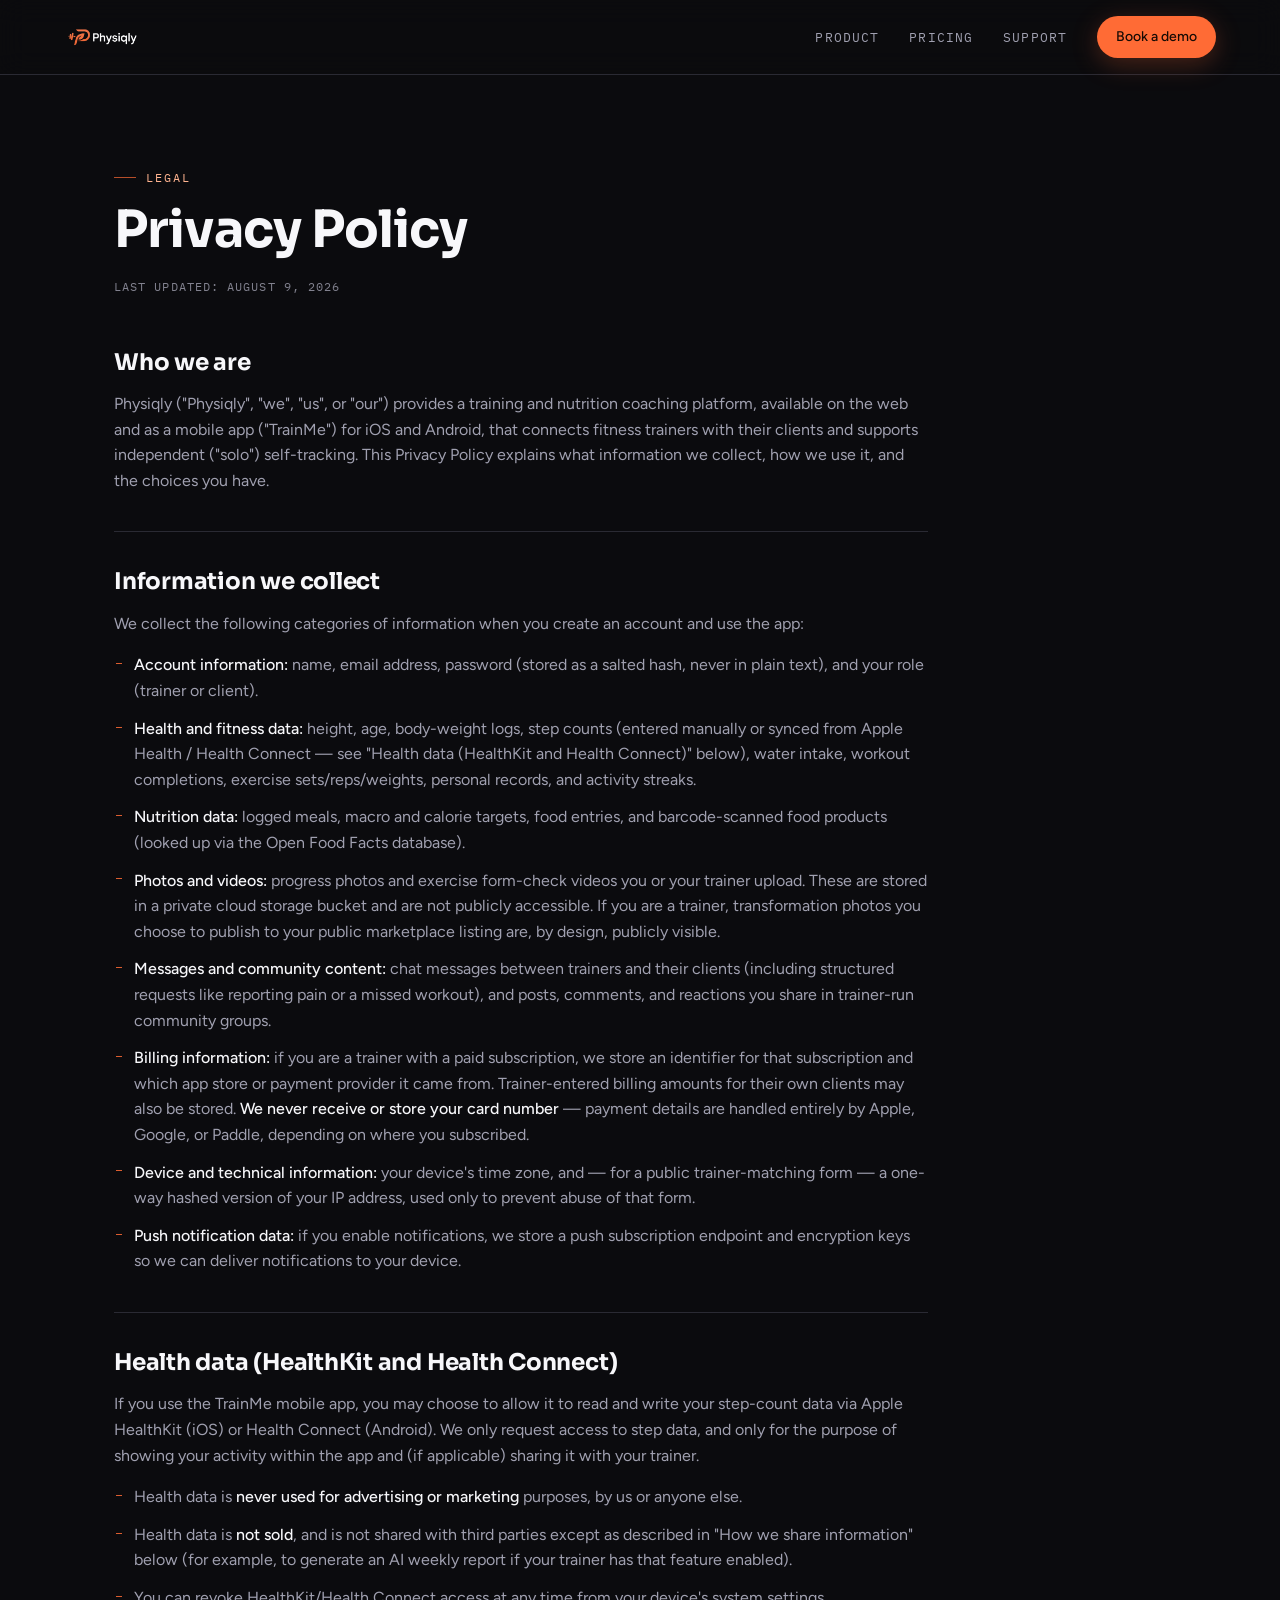
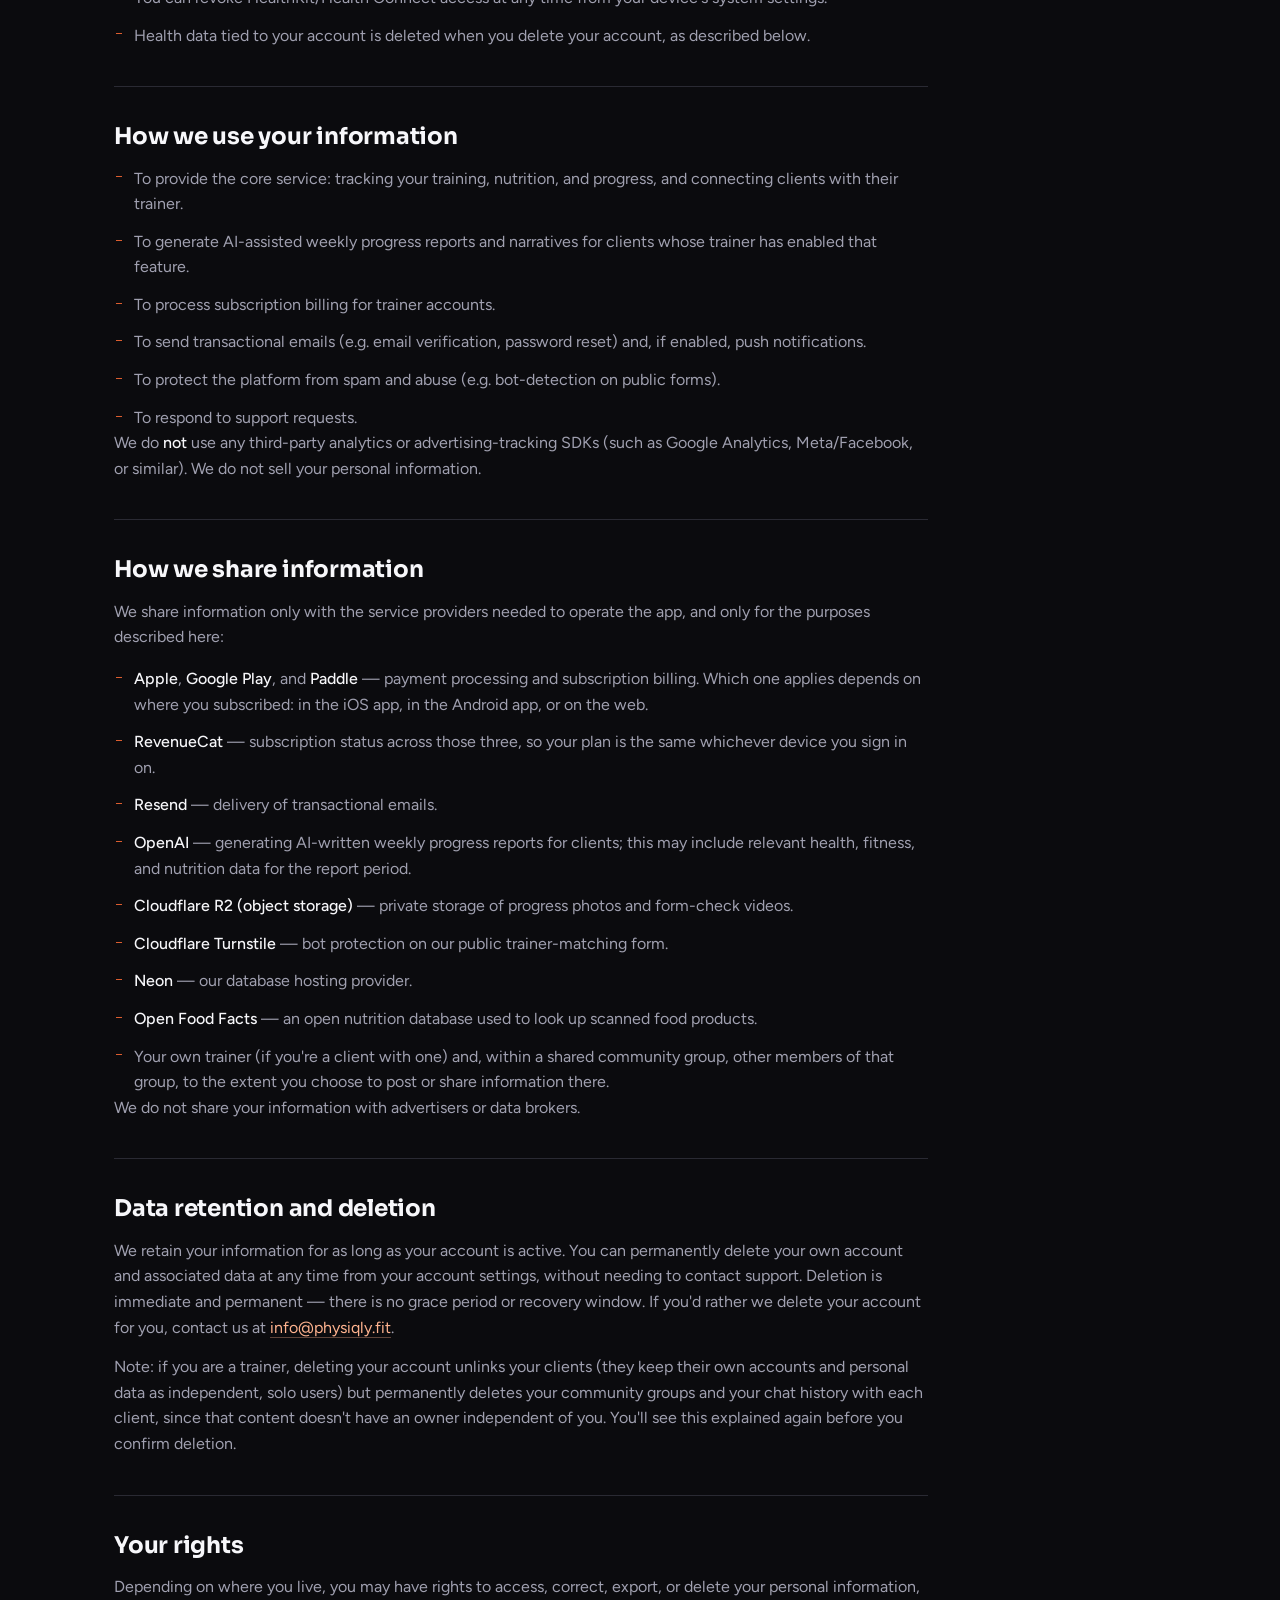
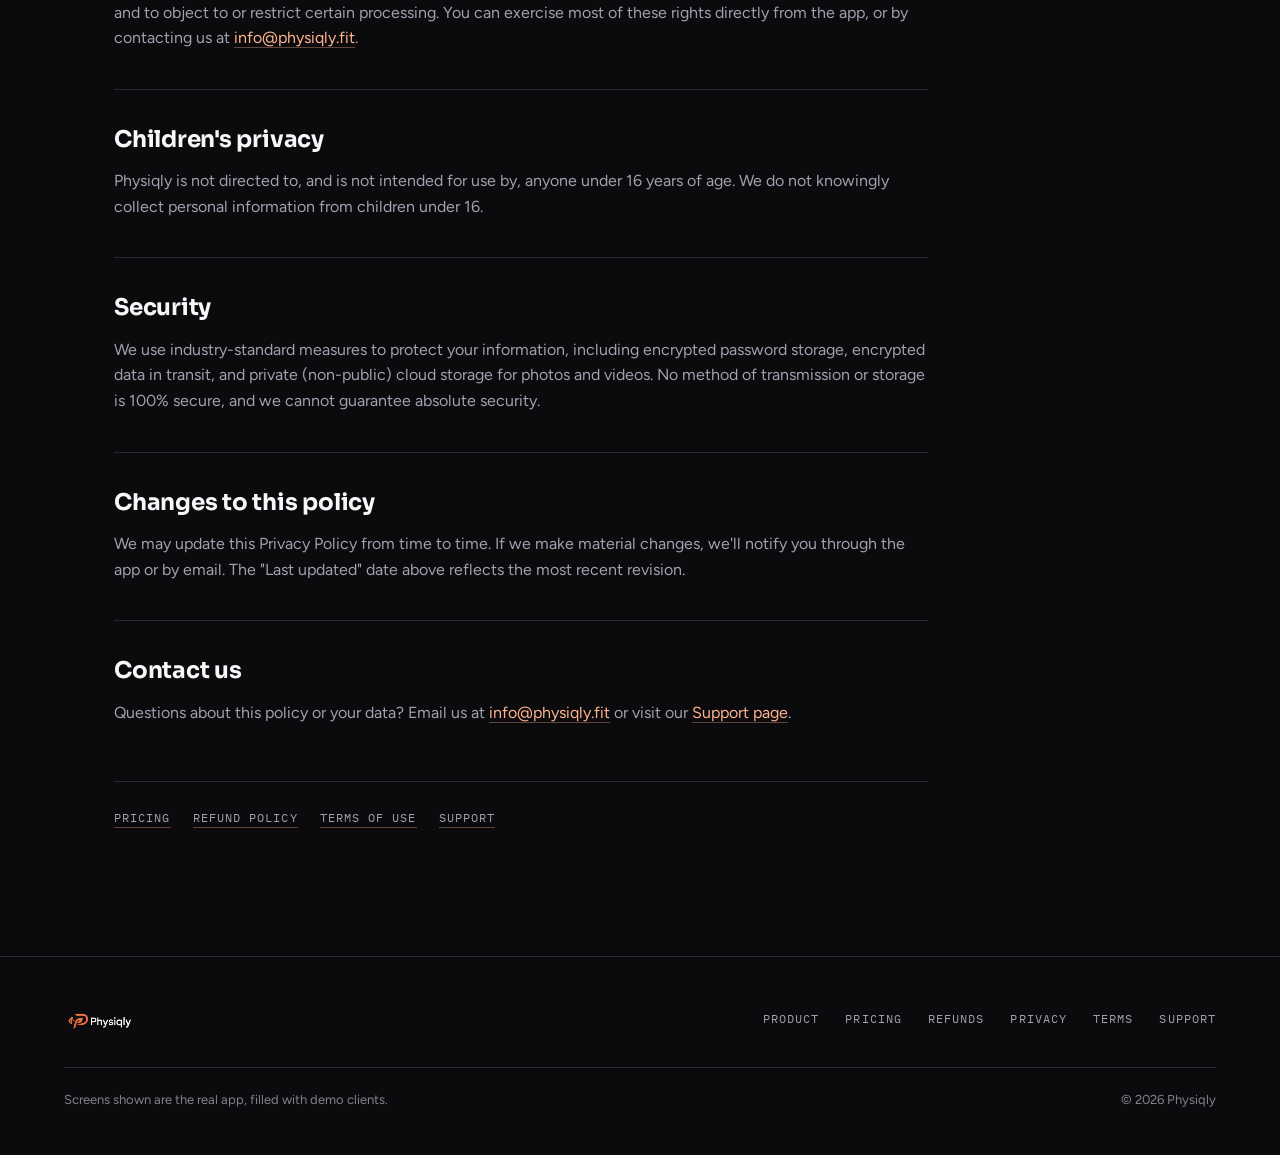
==== physiqly/privacy/index.html @ c2df7be5 "added pages" ====
<!doctype html>
<html lang="en">
<head>
<meta charset="utf-8">
<meta name="viewport" content="width=device-width, initial-scale=1, viewport-fit=cover">
<title>Privacy Policy — Physiqly</title>
<meta name="description" content="What information Physiqly collects, how we use it, who we share it with, and the choices you have over your data.">
<meta name="theme-color" content="#0b0b0e">

<!-- DEPLOY STEP: patch og:url with the live absolute URL before zipping -->
<meta property="og:type" content="website">
<meta property="og:title" content="Privacy Policy — Physiqly">
<meta property="og:description" content="What information Physiqly collects, how we use it, and the choices you have.">
<meta property="og:url" content="REPLACE_WITH_LIVE_URL/privacy/">

<link rel="icon" href="data:image/svg+xml,%3Csvg xmlns='http://www.w3.org/2000/svg' viewBox='0 0 32 32'%3E%3Crect width='32' height='32' rx='7' fill='%230b0b0e'/%3E%3Cpath d='M11 25V9.5a1 1 0 0 1 1-1h5.6a5.2 5.2 0 0 1 0 10.4H14' stroke='%23ff6b35' stroke-width='3.1' fill='none' stroke-linecap='round' stroke-linejoin='round'/%3E%3Cpath d='M6.5 12.5v6M9 11v9' stroke='%23ff6b35' stroke-width='2.1' stroke-linecap='round'/%3E%3C/svg%3E">

<link rel="preconnect" href="https://fonts.googleapis.com">
<link rel="preconnect" href="https://fonts.gstatic.com" crossorigin>
<link href="https://fonts.googleapis.com/css2?family=Sora:wght@600;700&family=Figtree:wght@400;500&family=IBM+Plex+Mono:wght@400;500&display=swap" rel="stylesheet">
<link rel="stylesheet" href="../assets/pages.css">
</head>
<body>
<a class="skip" href="#main">Skip to content</a>
<div class="env" aria-hidden="true"></div>

<nav class="nav">
  <a class="nav-logo" href="../" aria-label="Physiqly home">
    <img src="../assets/logo-full.webp" alt="Physiqly" width="140" height="26">
  </a>
  <div class="nav-right">
    <a class="nav-link hide-sm" href="../#digest">Product</a>
    <a class="nav-link hide-sm" href="../#pricing">Pricing</a>
    <a class="nav-link hide-sm" href="../support/">Support</a>
    <a class="btn btn-primary btn-sm" href="../#demo">Book a demo</a>
  </div>
</nav>

<main id="main">
  <div class="page-head wrap">
    <p class="kicker">Legal</p>
    <h1>Privacy Policy</h1>
    <p class="stamp">Last updated: August 9, 2026</p>
  </div>

  <div class="page-body wrap">
    <div class="prose">

      <section>
        <h2>Who we are</h2>
        <p>Physiqly ("Physiqly", "we", "us", or "our") provides a training and nutrition coaching platform, available on the web and as a mobile app ("TrainMe") for iOS and Android, that connects fitness trainers with their clients and supports independent ("solo") self-tracking. This Privacy Policy explains what information we collect, how we use it, and the choices you have.</p>
      </section>

      <section>
        <h2>Information we collect</h2>
        <p>We collect the following categories of information when you create an account and use the app:</p>
        <ul>
          <li><strong>Account information:</strong> name, email address, password (stored as a salted hash, never in plain text), and your role (trainer or client).</li>
          <li><strong>Health and fitness data:</strong> height, age, body-weight logs, step counts (entered manually or synced from Apple Health / Health Connect — see "Health data (HealthKit and Health Connect)" below), water intake, workout completions, exercise sets/reps/weights, personal records, and activity streaks.</li>
          <li><strong>Nutrition data:</strong> logged meals, macro and calorie targets, food entries, and barcode-scanned food products (looked up via the Open Food Facts database).</li>
          <li><strong>Photos and videos:</strong> progress photos and exercise form-check videos you or your trainer upload. These are stored in a private cloud storage bucket and are not publicly accessible. If you are a trainer, transformation photos you choose to publish to your public marketplace listing are, by design, publicly visible.</li>
          <li><strong>Messages and community content:</strong> chat messages between trainers and their clients (including structured requests like reporting pain or a missed workout), and posts, comments, and reactions you share in trainer-run community groups.</li>
          <li><strong>Billing information:</strong> if you are a trainer with a paid subscription, we store an identifier for that subscription and which app store or payment provider it came from. Trainer-entered billing amounts for their own clients may also be stored. <strong>We never receive or store your card number</strong> — payment details are handled entirely by Apple, Google, or Paddle, depending on where you subscribed.</li>
          <li><strong>Device and technical information:</strong> your device's time zone, and — for a public trainer-matching form — a one-way hashed version of your IP address, used only to prevent abuse of that form.</li>
          <li><strong>Push notification data:</strong> if you enable notifications, we store a push subscription endpoint and encryption keys so we can deliver notifications to your device.</li>
        </ul>
      </section>

      <section>
        <h2>Health data (HealthKit and Health Connect)</h2>
        <p>If you use the TrainMe mobile app, you may choose to allow it to read and write your step-count data via Apple HealthKit (iOS) or Health Connect (Android). We only request access to step data, and only for the purpose of showing your activity within the app and (if applicable) sharing it with your trainer.</p>
        <ul>
          <li>Health data is <strong>never used for advertising or marketing</strong> purposes, by us or anyone else.</li>
          <li>Health data is <strong>not sold</strong>, and is not shared with third parties except as described in "How we share information" below (for example, to generate an AI weekly report if your trainer has that feature enabled).</li>
          <li>You can revoke HealthKit/Health Connect access at any time from your device's system settings.</li>
          <li>Health data tied to your account is deleted when you delete your account, as described below.</li>
        </ul>
      </section>

      <section>
        <h2>How we use your information</h2>
        <ul>
          <li>To provide the core service: tracking your training, nutrition, and progress, and connecting clients with their trainer.</li>
          <li>To generate AI-assisted weekly progress reports and narratives for clients whose trainer has enabled that feature.</li>
          <li>To process subscription billing for trainer accounts.</li>
          <li>To send transactional emails (e.g. email verification, password reset) and, if enabled, push notifications.</li>
          <li>To protect the platform from spam and abuse (e.g. bot-detection on public forms).</li>
          <li>To respond to support requests.</li>
        </ul>
        <p>We do <strong>not</strong> use any third-party analytics or advertising-tracking SDKs (such as Google Analytics, Meta/Facebook, or similar). We do not sell your personal information.</p>
      </section>

      <section>
        <h2>How we share information</h2>
        <p>We share information only with the service providers needed to operate the app, and only for the purposes described here:</p>
        <ul>
          <li><strong>Apple</strong>, <strong>Google Play</strong>, and <strong>Paddle</strong> — payment processing and subscription billing. Which one applies depends on where you subscribed: in the iOS app, in the Android app, or on the web.</li>
          <li><strong>RevenueCat</strong> — subscription status across those three, so your plan is the same whichever device you sign in on.</li>
          <li><strong>Resend</strong> — delivery of transactional emails.</li>
          <li><strong>OpenAI</strong> — generating AI-written weekly progress reports for clients; this may include relevant health, fitness, and nutrition data for the report period.</li>
          <li><strong>Cloudflare R2 (object storage)</strong> — private storage of progress photos and form-check videos.</li>
          <li><strong>Cloudflare Turnstile</strong> — bot protection on our public trainer-matching form.</li>
          <li><strong>Neon</strong> — our database hosting provider.</li>
          <li><strong>Open Food Facts</strong> — an open nutrition database used to look up scanned food products.</li>
          <li>Your own trainer (if you're a client with one) and, within a shared community group, other members of that group, to the extent you choose to post or share information there.</li>
        </ul>
        <p>We do not share your information with advertisers or data brokers.</p>
      </section>

      <section>
        <h2>Data retention and deletion</h2>
        <p>We retain your information for as long as your account is active. You can permanently delete your own account and associated data at any time from your account settings, without needing to contact support. Deletion is immediate and permanent — there is no grace period or recovery window. If you'd rather we delete your account for you, contact us at <a href="mailto:info@physiqly.fit">info@physiqly.fit</a>.</p>
        <p>Note: if you are a trainer, deleting your account unlinks your clients (they keep their own accounts and personal data as independent, solo users) but permanently deletes your community groups and your chat history with each client, since that content doesn't have an owner independent of you. You'll see this explained again before you confirm deletion.</p>
      </section>

      <section>
        <h2>Your rights</h2>
        <p>Depending on where you live, you may have rights to access, correct, export, or delete your personal information, and to object to or restrict certain processing. You can exercise most of these rights directly from the app, or by contacting us at <a href="mailto:info@physiqly.fit">info@physiqly.fit</a>.</p>
      </section>

      <section>
        <h2>Children's privacy</h2>
        <p>Physiqly is not directed to, and is not intended for use by, anyone under 16 years of age. We do not knowingly collect personal information from children under 16.</p>
      </section>

      <section>
        <h2>Security</h2>
        <p>We use industry-standard measures to protect your information, including encrypted password storage, encrypted data in transit, and private (non-public) cloud storage for photos and videos. No method of transmission or storage is 100% secure, and we cannot guarantee absolute security.</p>
      </section>

      <section>
        <h2>Changes to this policy</h2>
        <p>We may update this Privacy Policy from time to time. If we make material changes, we'll notify you through the app or by email. The "Last updated" date above reflects the most recent revision.</p>
      </section>

      <section>
        <h2>Contact us</h2>
        <p>Questions about this policy or your data? Email us at <a href="mailto:info@physiqly.fit">info@physiqly.fit</a> or visit our <a href="../support/">Support page</a>.</p>
      </section>

      <nav class="page-nav" aria-label="Related pages">
        <a href="../#pricing">Pricing</a>
        <a href="../refunds/">Refund Policy</a>
        <a href="../terms/">Terms of Use</a>
        <a href="../support/">Support</a>
      </nav>

    </div>
  </div>
</main>

<footer>
  <div class="foot">
    <img src="../assets/logo-full.webp" alt="Physiqly" width="130" height="24" loading="lazy">
    <div class="foot-links">
      <a href="../#digest">Product</a>
      <a href="../#pricing">Pricing</a>
      <a href="../refunds/">Refunds</a>
      <a href="./">Privacy</a>
      <a href="../terms/">Terms</a>
      <a href="../support/">Support</a>
    </div>
  </div>
  <div class="foot-note">
    <span>Screens shown are the real app, filled with demo clients.</span>
    <span>&copy; 2026 Physiqly</span>
  </div>
</footer>
</body>
</html>
---- physiqly/assets/pages.css ----
/* ============================================================
   PHYSIQLY - SUBPAGE STYLESHEET
   Shared by /privacy, /terms, /refunds and /support. Pricing is not a
   page: the tier ladder is a section of index.html.
   Tokens, nav, buttons and footer are lifted verbatim from
   index.html so the subpages sit in the same world as the
   landing page. Everything below "PAGE SHELL" is new and lives
   only here: the landing page has no long-form prose.
   ============================================================ */
:root{
  --canvas:#0b0b0e;
  --canvas-2:#101015;
  --panel:#16161c;
  --panel-2:#1a1a21;
  --accent:#ff6b35;
  --accent-hover:#ff8a5b;
  --accent-muted:#ffb38f;
  --ember:#c44113;
  --strand-cool:#38bdf8;
  --text-primary:#f7f7fa;
  --text-secondary:#a0a0b0;
  --text-faint:#82828f;
  --hairline:#2a2a33;
  --border-interactive:#666676;

  --font-display:"Sora",system-ui,sans-serif;
  --font-body:"Figtree",system-ui,sans-serif;
  --font-mono:"IBM Plex Mono",ui-monospace,monospace;

  --ease:cubic-bezier(.22,.61,.36,1);
  --ease-out:cubic-bezier(.16,1,.3,1);

  --maxw:1180px;
  --gut:clamp(20px,5vw,64px);
}

*,*::before,*::after{box-sizing:border-box}
html,body{overflow-x:hidden;overflow-x:clip}
html{scroll-behavior:smooth;-webkit-text-size-adjust:100%}
body{
  margin:0;background:var(--canvas);color:var(--text-primary);
  font-family:var(--font-body);font-weight:400;font-size:17px;line-height:1.6;
  -webkit-font-smoothing:antialiased;
}
img{max-width:100%;height:auto;display:block}
a{color:inherit}
h1,h2,h3{font-family:var(--font-display);font-weight:700;line-height:1.06;letter-spacing:-.02em;margin:0}
p{margin:0}

.skip{position:absolute;left:-9999px;top:0;z-index:200;background:var(--accent);color:#140b06;
  padding:12px 18px;border-radius:0 0 10px 0;font-weight:500}
.skip:focus{left:0}
:focus-visible{outline:2px solid var(--accent);outline-offset:3px;border-radius:4px}

/* ---------- the environment ---------- */
.env{position:fixed;inset:0;z-index:0;pointer-events:none;overflow:hidden}
.env::before{
  content:"";position:absolute;inset:-10%;
  background:
    radial-gradient(ellipse 60% 40% at 22% 12%,rgba(196,65,19,.13),transparent 60%),
    radial-gradient(ellipse 50% 45% at 84% 68%,rgba(56,189,248,.055),transparent 62%),
    radial-gradient(ellipse 70% 50% at 50% 108%,rgba(255,107,53,.09),transparent 60%);
  animation:envdrift 90s var(--ease) -30s infinite alternate;
}
@keyframes envdrift{
  0%{transform:translate3d(0,0,0) scale(1)}
  100%{transform:translate3d(0,-2.4%,0) scale(1.07)}
}
.env::after{
  content:"";position:absolute;inset:0;opacity:.16;
  background-image:url("data:image/svg+xml,%3Csvg xmlns='http://www.w3.org/2000/svg' width='140' height='140'%3E%3Cfilter id='n'%3E%3CfeTurbulence type='fractalNoise' baseFrequency='.85' numOctaves='3'/%3E%3C/filter%3E%3Crect width='140' height='140' filter='url(%23n)' opacity='.42'/%3E%3C/svg%3E");
}

/* ---------- nav ---------- */
.nav{
  position:fixed;top:0;left:0;right:0;z-index:90;
  display:flex;align-items:center;justify-content:space-between;
  padding:16px var(--gut);
  /* Subpages open on text, not a full-bleed hero, so the nav is solid from
     the first pixel instead of waiting on index.html's scroll handler. */
  background:rgba(11,11,14,.82);backdrop-filter:blur(14px);
  border-bottom:1px solid var(--hairline);
}
.nav-logo{display:flex;align-items:center;gap:10px;text-decoration:none}
.nav-logo img{height:26px;width:auto}
.nav-right{display:flex;align-items:center;gap:clamp(14px,2.4vw,30px)}
.nav-link{
  font-family:var(--font-mono);font-size:12.5px;letter-spacing:.09em;text-transform:uppercase;
  color:var(--text-secondary);text-decoration:none;transition:color .35s var(--ease);
}
.nav-link:hover{color:var(--text-primary)}
.nav-link[aria-current="page"]{color:var(--accent-muted)}
@media (max-width:760px){.nav-link.hide-sm{display:none}}

/* ---------- buttons ---------- */
.btn{
  display:inline-flex;align-items:center;justify-content:center;gap:9px;
  font-family:var(--font-body);font-weight:500;font-size:15px;
  padding:12px 22px;border-radius:999px;border:1px solid transparent;
  text-decoration:none;cursor:pointer;
  transition:background .38s var(--ease),color .38s var(--ease),transform .38s var(--ease-out),box-shadow .38s var(--ease),border-color .38s var(--ease);
}
.btn-primary{background:var(--accent);color:#160a04;box-shadow:0 6px 26px rgba(255,107,53,.26)}
.btn-primary:hover{background:var(--accent-hover);transform:translateY(-2px);box-shadow:0 10px 34px rgba(255,107,53,.36)}
.btn-ghost{border-color:var(--border-interactive);color:var(--text-primary)}
.btn-ghost:hover{border-color:var(--accent);color:var(--accent-muted);transform:translateY(-2px)}
.btn-sm{padding:9px 18px;font-size:14px}
@media (pointer:coarse){.btn{min-height:44px}}

/* ============================================================
   PAGE SHELL
   ============================================================ */
main{position:relative;z-index:2;background:var(--canvas)}
.wrap{max-width:var(--maxw);margin:0 auto;position:relative}
.kicker{
  font-family:var(--font-mono);font-size:12px;letter-spacing:.16em;text-transform:uppercase;
  color:var(--accent-muted);margin-bottom:16px;display:flex;align-items:center;gap:10px;
}
.kicker::before{content:"";width:22px;height:1px;background:var(--accent);opacity:.7;flex:none}

.page-head{padding:clamp(112px,14vw,168px) var(--gut) clamp(34px,5vw,54px)}
.page-head h1{font-size:clamp(2rem,5vw,3.2rem)}
.page-head .stamp{
  margin-top:20px;font-family:var(--font-mono);font-size:12px;letter-spacing:.09em;
  text-transform:uppercase;color:var(--text-faint);
}
.page-body{padding:0 var(--gut) clamp(80px,10vw,132px)}

/* ---------- long-form prose (legal + support) ---------- */
.prose{max-width:74ch}
.prose section{padding-top:38px;margin-top:38px;border-top:1px solid var(--hairline)}
.prose section:first-child{padding-top:0;margin-top:0;border-top:0}
.prose h2{
  font-size:clamp(1.15rem,2.1vw,1.44rem);letter-spacing:-.01em;
  margin-bottom:16px;scroll-margin-top:96px;
}
.prose h3{
  font-family:var(--font-body);font-weight:500;font-size:1rem;letter-spacing:0;line-height:1.5;
  color:var(--text-primary);margin-top:24px;
}
.prose h3 + p{margin-top:6px}
.prose p{color:var(--text-secondary);font-size:16px}
.prose p + p{margin-top:14px}
.prose strong{color:var(--text-primary);font-weight:500}
.prose ul{margin:16px 0 0;padding:0;list-style:none;display:grid;gap:12px}
.prose li{position:relative;padding-left:20px;color:var(--text-secondary);font-size:16px}
.prose li::before{
  content:"";position:absolute;left:2px;top:.68em;width:6px;height:1px;
  background:var(--accent);opacity:.85;
}
.prose a{
  color:var(--accent-muted);text-decoration:none;border-bottom:1px solid rgba(255,179,143,.34);
  transition:color .3s var(--ease),border-color .3s var(--ease);
}
.prose a:hover{color:var(--accent-hover);border-bottom-color:var(--accent-hover)}

.callout{
  margin-top:18px;background:var(--panel);border:1px solid var(--hairline);
  border-left:2px solid var(--accent);border-radius:14px;padding:20px 22px;
}
.callout p{color:var(--text-primary);font-size:16px}
.callout p + p{margin-top:12px;color:var(--text-secondary)}

.page-nav{
  margin-top:56px;padding-top:26px;border-top:1px solid var(--hairline);
  display:flex;gap:22px;flex-wrap:wrap;
}
.page-nav a{
  font-family:var(--font-mono);font-size:12px;letter-spacing:.09em;text-transform:uppercase;
  color:var(--text-secondary);text-decoration:none;transition:color .35s var(--ease);
}
.page-nav a:hover{color:var(--accent-muted)}

/* ---------- footer ---------- */
footer{
  position:relative;z-index:2;background:var(--canvas);
  border-top:1px solid var(--hairline);padding:52px var(--gut) 44px;
}
.foot{
  max-width:var(--maxw);margin:0 auto;display:flex;justify-content:space-between;
  align-items:flex-start;gap:30px;flex-wrap:wrap;
}
.foot img{height:24px;width:auto}
.foot-links{display:flex;gap:26px;flex-wrap:wrap}
.foot-links a{
  font-family:var(--font-mono);font-size:12px;letter-spacing:.09em;text-transform:uppercase;
  color:var(--text-secondary);text-decoration:none;transition:color .35s var(--ease);
}
.foot-links a:hover{color:var(--accent-muted)}
.foot-note{
  max-width:var(--maxw);margin:34px auto 0;padding-top:22px;border-top:1px solid var(--hairline);
  color:var(--text-faint);font-size:13px;display:flex;justify-content:space-between;gap:18px;flex-wrap:wrap;
}

@media (prefers-reduced-motion:reduce){
  html{scroll-behavior:auto}
  *,*::before,*::after{
    animation-duration:.001ms !important;animation-iteration-count:1 !important;
    transition-duration:.001ms !important;transition-delay:0s !important;
  }
}
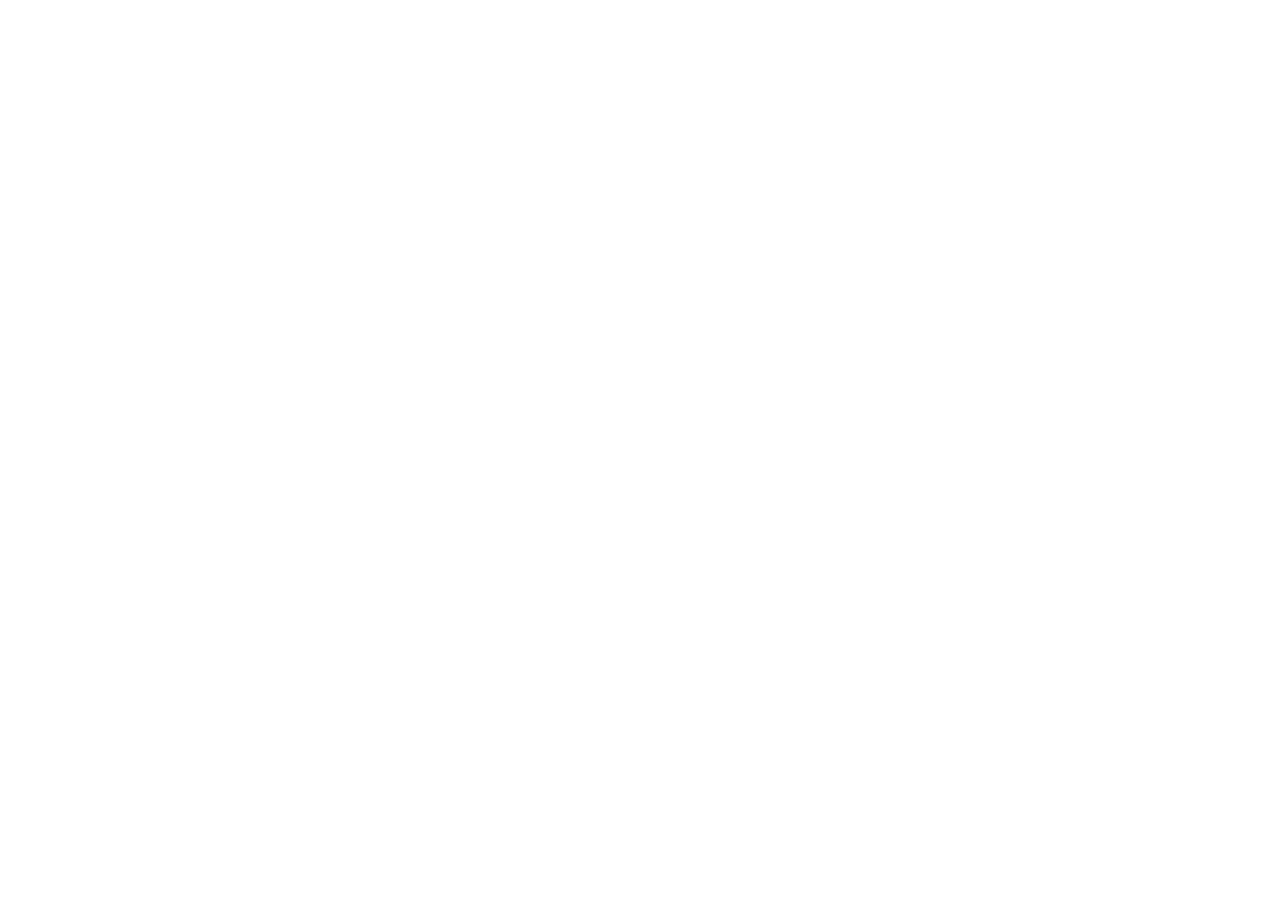
==== commit f72241e4: "Legal pages: forward to the app's single source of truth (www.physiqly.fit) The website's privacy, t" ====
--- a/physiqly/privacy/index.html
+++ b/physiqly/privacy/index.html
@@ -2,169 +2,17 @@
 <html lang="en">
 <head>
 <meta charset="utf-8">
-<meta name="viewport" content="width=device-width, initial-scale=1, viewport-fit=cover">
+<meta name="viewport" content="width=device-width, initial-scale=1">
 <title>Privacy Policy — Physiqly</title>
-<meta name="description" content="What information Physiqly collects, how we use it, who we share it with, and the choices you have over your data.">
-<meta name="theme-color" content="#0b0b0e">
-
-<!-- DEPLOY STEP: patch og:url with the live absolute URL before zipping -->
-<meta property="og:type" content="website">
-<meta property="og:title" content="Privacy Policy — Physiqly">
-<meta property="og:description" content="What information Physiqly collects, how we use it, and the choices you have.">
-<meta property="og:url" content="REPLACE_WITH_LIVE_URL/privacy/">
-
-<link rel="icon" href="data:image/svg+xml,%3Csvg xmlns='http://www.w3.org/2000/svg' viewBox='0 0 32 32'%3E%3Crect width='32' height='32' rx='7' fill='%230b0b0e'/%3E%3Cpath d='M11 25V9.5a1 1 0 0 1 1-1h5.6a5.2 5.2 0 0 1 0 10.4H14' stroke='%23ff6b35' stroke-width='3.1' fill='none' stroke-linecap='round' stroke-linejoin='round'/%3E%3Cpath d='M6.5 12.5v6M9 11v9' stroke='%23ff6b35' stroke-width='2.1' stroke-linecap='round'/%3E%3C/svg%3E">
-
-<link rel="preconnect" href="https://fonts.googleapis.com">
-<link rel="preconnect" href="https://fonts.gstatic.com" crossorigin>
-<link href="https://fonts.googleapis.com/css2?family=Sora:wght@600;700&family=Figtree:wght@400;500&family=IBM+Plex+Mono:wght@400;500&display=swap" rel="stylesheet">
-<link rel="stylesheet" href="../assets/pages.css">
+<!-- The legal documents live in one place: the Physiqly app (OD-24). This page
+     only forwards to them, keeping a hash such as #delete-account. -->
+<link rel="canonical" href="https://www.physiqly.fit/privacy">
+<meta name="robots" content="noindex, follow">
+<meta http-equiv="refresh" content="0; url=https://www.physiqly.fit/privacy">
+<script>location.replace("https://www.physiqly.fit/privacy" + location.hash);</script>
+<style>body{margin:0;min-height:100vh;display:grid;place-items:center;background:#0b0b0e;color:#e8e8ee;font:16px/1.5 system-ui,sans-serif}a{color:#ff9a6b}</style>
 </head>
 <body>
-<a class="skip" href="#main">Skip to content</a>
-<div class="env" aria-hidden="true"></div>
-
-<nav class="nav">
-  <a class="nav-logo" href="../" aria-label="Physiqly home">
-    <img src="../assets/logo-full.webp" alt="Physiqly" width="140" height="26">
-  </a>
-  <div class="nav-right">
-    <a class="nav-link hide-sm" href="../#digest">Product</a>
-    <a class="nav-link hide-sm" href="../#pricing">Pricing</a>
-    <a class="nav-link hide-sm" href="../support/">Support</a>
-    <a class="btn btn-primary btn-sm" href="../#demo">Book a demo</a>
-  </div>
-</nav>
-
-<main id="main">
-  <div class="page-head wrap">
-    <p class="kicker">Legal</p>
-    <h1>Privacy Policy</h1>
-    <p class="stamp">Last updated: August 9, 2026</p>
-  </div>
-
-  <div class="page-body wrap">
-    <div class="prose">
-
-      <section>
-        <h2>Who we are</h2>
-        <p>Physiqly ("Physiqly", "we", "us", or "our") provides a training and nutrition coaching platform, available on the web and as a mobile app ("TrainMe") for iOS and Android, that connects fitness trainers with their clients and supports independent ("solo") self-tracking. This Privacy Policy explains what information we collect, how we use it, and the choices you have.</p>
-      </section>
-
-      <section>
-        <h2>Information we collect</h2>
-        <p>We collect the following categories of information when you create an account and use the app:</p>
-        <ul>
-          <li><strong>Account information:</strong> name, email address, password (stored as a salted hash, never in plain text), and your role (trainer or client).</li>
-          <li><strong>Health and fitness data:</strong> height, age, body-weight logs, step counts (entered manually or synced from Apple Health / Health Connect — see "Health data (HealthKit and Health Connect)" below), water intake, workout completions, exercise sets/reps/weights, personal records, and activity streaks.</li>
-          <li><strong>Nutrition data:</strong> logged meals, macro and calorie targets, food entries, and barcode-scanned food products (looked up via the Open Food Facts database).</li>
-          <li><strong>Photos and videos:</strong> progress photos and exercise form-check videos you or your trainer upload. These are stored in a private cloud storage bucket and are not publicly accessible. If you are a trainer, transformation photos you choose to publish to your public marketplace listing are, by design, publicly visible.</li>
-          <li><strong>Messages and community content:</strong> chat messages between trainers and their clients (including structured requests like reporting pain or a missed workout), and posts, comments, and reactions you share in trainer-run community groups.</li>
-          <li><strong>Billing information:</strong> if you are a trainer with a paid subscription, we store an identifier for that subscription and which app store or payment provider it came from. Trainer-entered billing amounts for their own clients may also be stored. <strong>We never receive or store your card number</strong> — payment details are handled entirely by Apple, Google, or Paddle, depending on where you subscribed.</li>
-          <li><strong>Device and technical information:</strong> your device's time zone, and — for a public trainer-matching form — a one-way hashed version of your IP address, used only to prevent abuse of that form.</li>
-          <li><strong>Push notification data:</strong> if you enable notifications, we store a push subscription endpoint and encryption keys so we can deliver notifications to your device.</li>
-        </ul>
-      </section>
-
-      <section>
-        <h2>Health data (HealthKit and Health Connect)</h2>
-        <p>If you use the TrainMe mobile app, you may choose to allow it to read and write your step-count data via Apple HealthKit (iOS) or Health Connect (Android). We only request access to step data, and only for the purpose of showing your activity within the app and (if applicable) sharing it with your trainer.</p>
-        <ul>
-          <li>Health data is <strong>never used for advertising or marketing</strong> purposes, by us or anyone else.</li>
-          <li>Health data is <strong>not sold</strong>, and is not shared with third parties except as described in "How we share information" below (for example, to generate an AI weekly report if your trainer has that feature enabled).</li>
-          <li>You can revoke HealthKit/Health Connect access at any time from your device's system settings.</li>
-          <li>Health data tied to your account is deleted when you delete your account, as described below.</li>
-        </ul>
-      </section>
-
-      <section>
-        <h2>How we use your information</h2>
-        <ul>
-          <li>To provide the core service: tracking your training, nutrition, and progress, and connecting clients with their trainer.</li>
-          <li>To generate AI-assisted weekly progress reports and narratives for clients whose trainer has enabled that feature.</li>
-          <li>To process subscription billing for trainer accounts.</li>
-          <li>To send transactional emails (e.g. email verification, password reset) and, if enabled, push notifications.</li>
-          <li>To protect the platform from spam and abuse (e.g. bot-detection on public forms).</li>
-          <li>To respond to support requests.</li>
-        </ul>
-        <p>We do <strong>not</strong> use any third-party analytics or advertising-tracking SDKs (such as Google Analytics, Meta/Facebook, or similar). We do not sell your personal information.</p>
-      </section>
-
-      <section>
-        <h2>How we share information</h2>
-        <p>We share information only with the service providers needed to operate the app, and only for the purposes described here:</p>
-        <ul>
-          <li><strong>Apple</strong>, <strong>Google Play</strong>, and <strong>Paddle</strong> — payment processing and subscription billing. Which one applies depends on where you subscribed: in the iOS app, in the Android app, or on the web.</li>
-          <li><strong>RevenueCat</strong> — subscription status across those three, so your plan is the same whichever device you sign in on.</li>
-          <li><strong>Resend</strong> — delivery of transactional emails.</li>
-          <li><strong>OpenAI</strong> — generating AI-written weekly progress reports for clients; this may include relevant health, fitness, and nutrition data for the report period.</li>
-          <li><strong>Cloudflare R2 (object storage)</strong> — private storage of progress photos and form-check videos.</li>
-          <li><strong>Cloudflare Turnstile</strong> — bot protection on our public trainer-matching form.</li>
-          <li><strong>Neon</strong> — our database hosting provider.</li>
-          <li><strong>Open Food Facts</strong> — an open nutrition database used to look up scanned food products.</li>
-          <li>Your own trainer (if you're a client with one) and, within a shared community group, other members of that group, to the extent you choose to post or share information there.</li>
-        </ul>
-        <p>We do not share your information with advertisers or data brokers.</p>
-      </section>
-
-      <section>
-        <h2>Data retention and deletion</h2>
-        <p>We retain your information for as long as your account is active. You can permanently delete your own account and associated data at any time from your account settings, without needing to contact support. Deletion is immediate and permanent — there is no grace period or recovery window. If you'd rather we delete your account for you, contact us at <a href="mailto:info@physiqly.fit">info@physiqly.fit</a>.</p>
-        <p>Note: if you are a trainer, deleting your account unlinks your clients (they keep their own accounts and personal data as independent, solo users) but permanently deletes your community groups and your chat history with each client, since that content doesn't have an owner independent of you. You'll see this explained again before you confirm deletion.</p>
-      </section>
-
-      <section>
-        <h2>Your rights</h2>
-        <p>Depending on where you live, you may have rights to access, correct, export, or delete your personal information, and to object to or restrict certain processing. You can exercise most of these rights directly from the app, or by contacting us at <a href="mailto:info@physiqly.fit">info@physiqly.fit</a>.</p>
-      </section>
-
-      <section>
-        <h2>Children's privacy</h2>
-        <p>Physiqly is not directed to, and is not intended for use by, anyone under 16 years of age. We do not knowingly collect personal information from children under 16.</p>
-      </section>
-
-      <section>
-        <h2>Security</h2>
-        <p>We use industry-standard measures to protect your information, including encrypted password storage, encrypted data in transit, and private (non-public) cloud storage for photos and videos. No method of transmission or storage is 100% secure, and we cannot guarantee absolute security.</p>
-      </section>
-
-      <section>
-        <h2>Changes to this policy</h2>
-        <p>We may update this Privacy Policy from time to time. If we make material changes, we'll notify you through the app or by email. The "Last updated" date above reflects the most recent revision.</p>
-      </section>
-
-      <section>
-        <h2>Contact us</h2>
-        <p>Questions about this policy or your data? Email us at <a href="mailto:info@physiqly.fit">info@physiqly.fit</a> or visit our <a href="../support/">Support page</a>.</p>
-      </section>
-
-      <nav class="page-nav" aria-label="Related pages">
-        <a href="../#pricing">Pricing</a>
-        <a href="../refunds/">Refund Policy</a>
-        <a href="../terms/">Terms of Use</a>
-        <a href="../support/">Support</a>
-      </nav>
-
-    </div>
-  </div>
-</main>
-
-<footer>
-  <div class="foot">
-    <img src="../assets/logo-full.webp" alt="Physiqly" width="130" height="24" loading="lazy">
-    <div class="foot-links">
-      <a href="../#digest">Product</a>
-      <a href="../#pricing">Pricing</a>
-      <a href="../refunds/">Refunds</a>
-      <a href="./">Privacy</a>
-      <a href="../terms/">Terms</a>
-      <a href="../support/">Support</a>
-    </div>
-  </div>
-  <div class="foot-note">
-    <span>Screens shown are the real app, filled with demo clients.</span>
-    <span>&copy; 2026 Physiqly</span>
-  </div>
-</footer>
+<p>Privacy Policy has moved to <a href="https://www.physiqly.fit/privacy">www.physiqly.fit/privacy</a>.</p>
 </body>
 </html>
